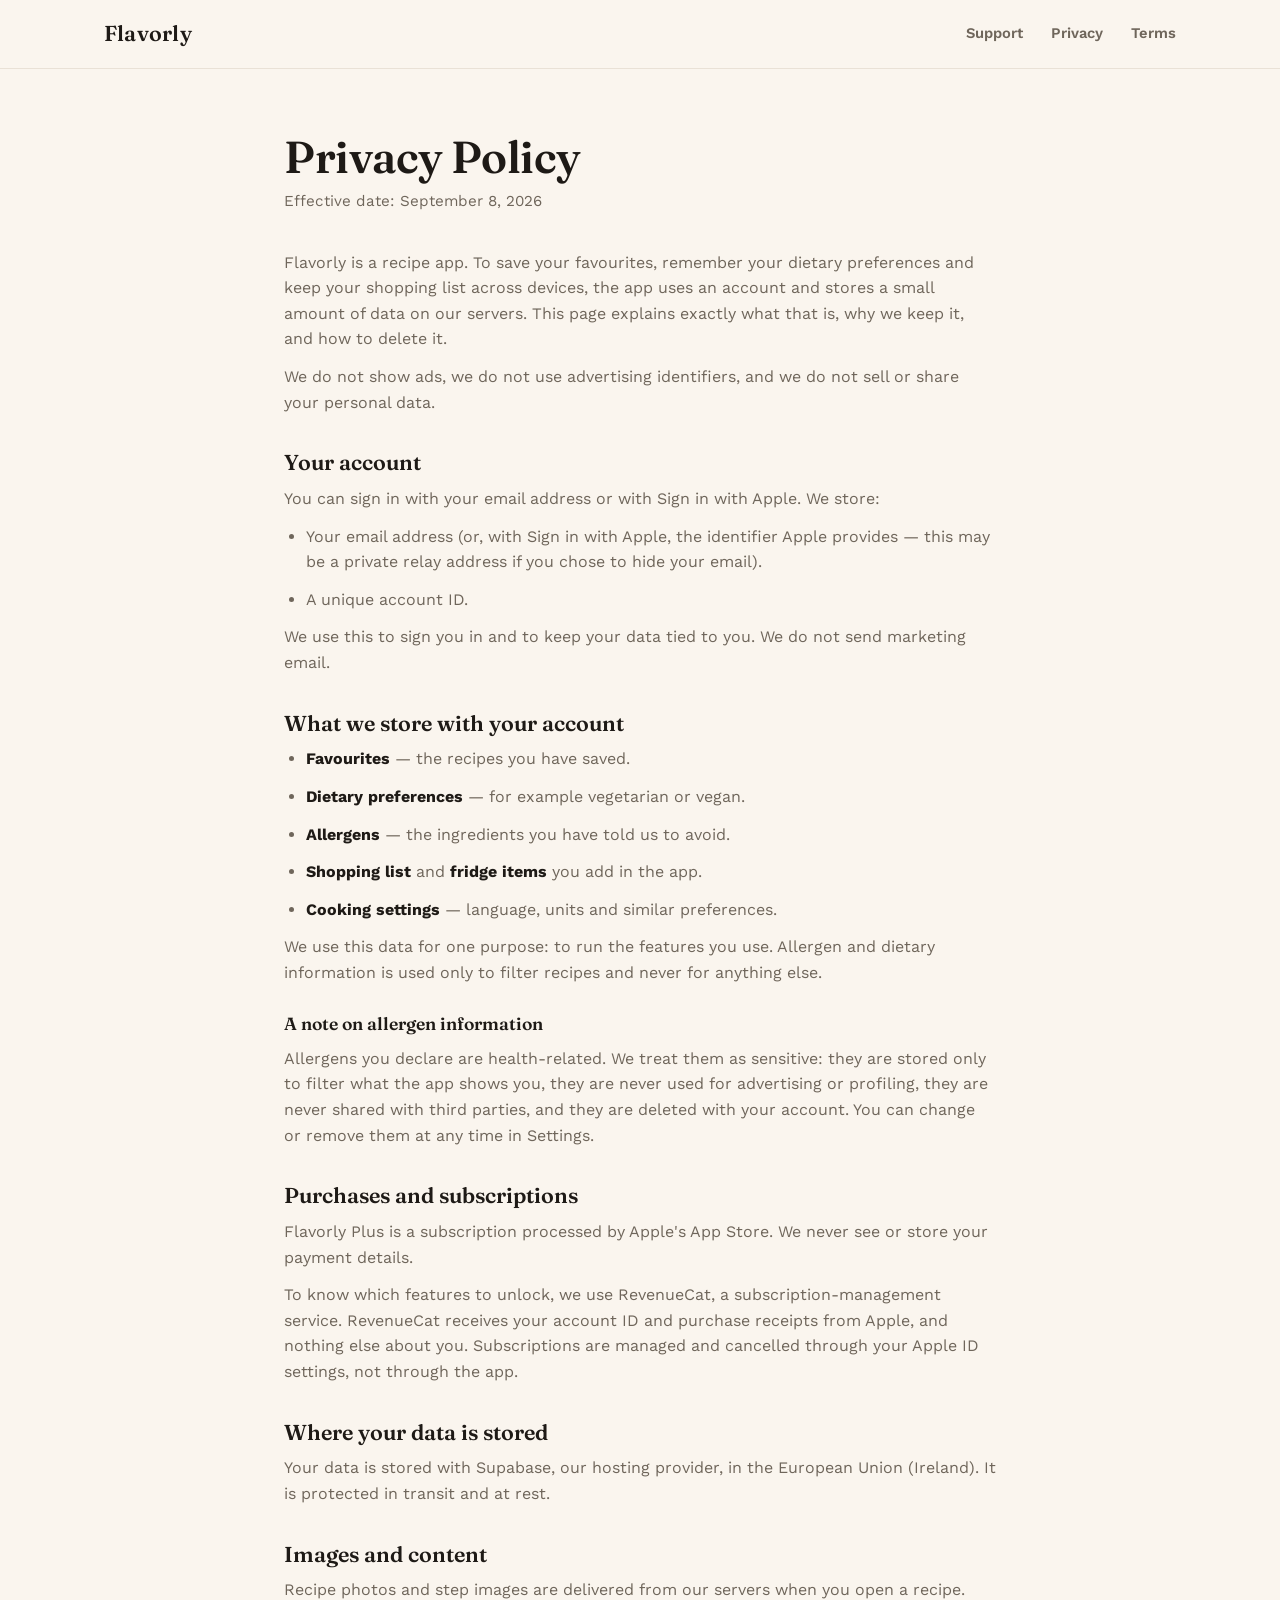
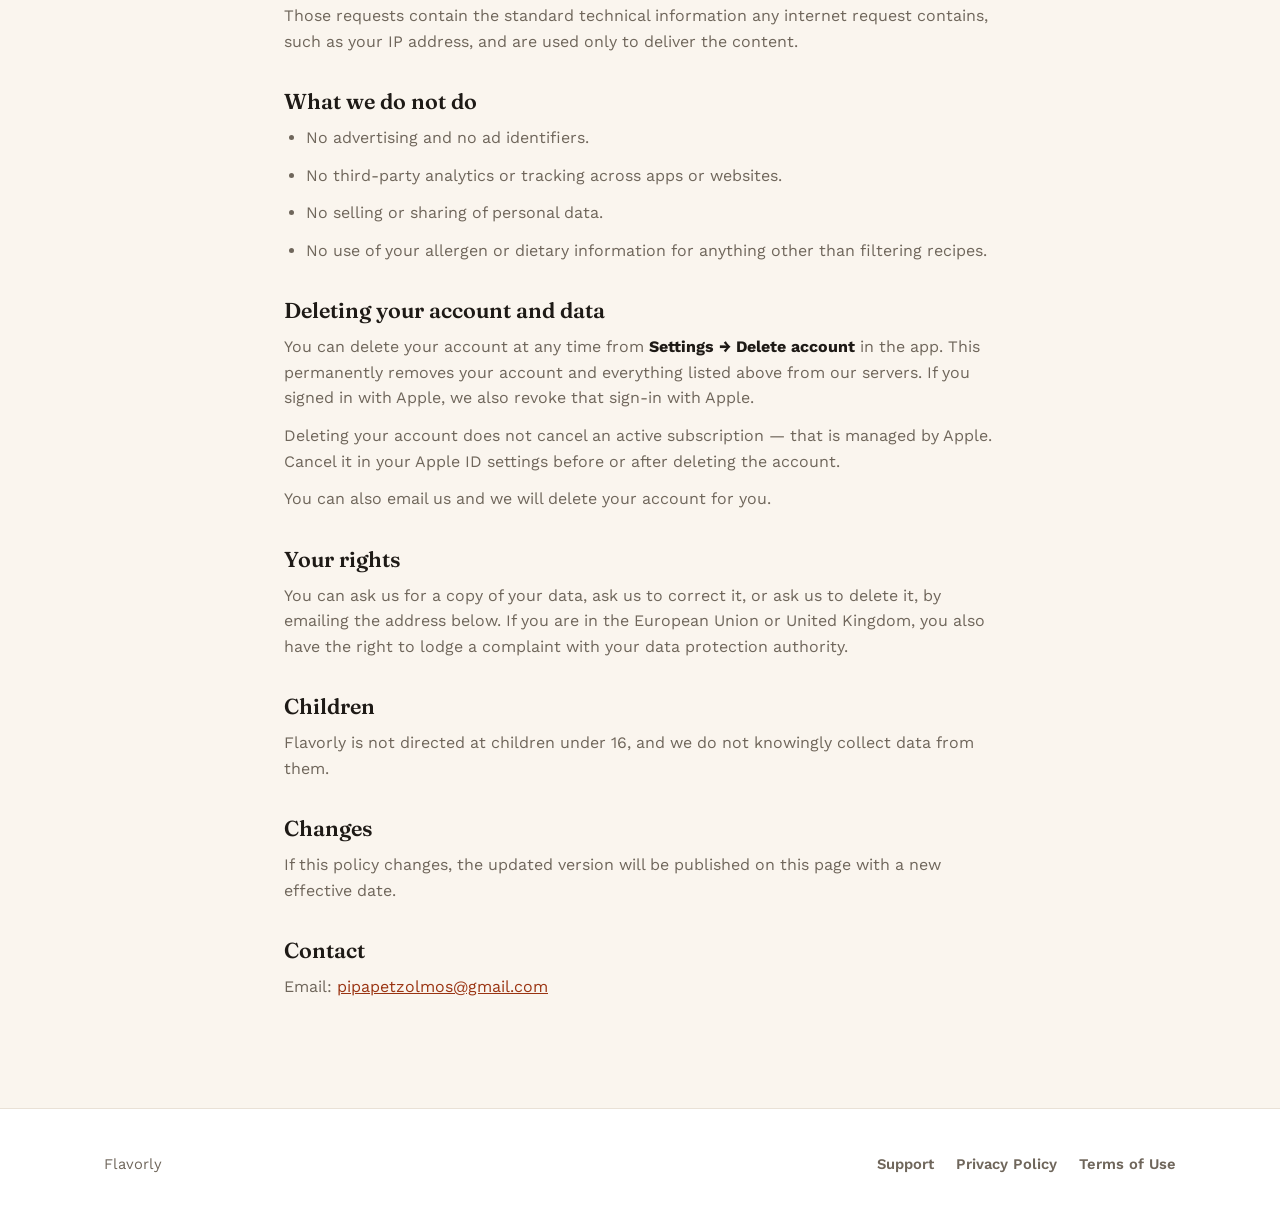
==== privacy.html @ 1690bf22 "Flavorly marketing site: landing, privacy, terms, support Co-Authored-By: Claude Fable 5 <noreply@an" ====
<!doctype html>
<html lang="en">
<head>
<meta charset="utf-8"><meta name="viewport" content="width=device-width,initial-scale=1">
<title>Privacy Policy - Flavorly</title>
<meta name="description" content="Flavorly privacy policy: no ads, no tracking, and your data is stored only to run the features you use.">
<link rel="preconnect" href="https://fonts.googleapis.com"><link rel="preconnect" href="https://fonts.gstatic.com" crossorigin>
<link href="https://fonts.googleapis.com/css2?family=Work+Sans:wght@400;600;700&family=Fraunces:wght@400;600&display=swap" rel="stylesheet">
<link rel="stylesheet" href="/styles.css">
<link rel="icon" type="image/svg+xml" href="/icon.svg">
</head>
<body>
<header><div class="wrap nav"><a class="brand" href="/"><span class="serif">Flavorly</span></a><nav class="nav-links"><a href="/support">Support</a><a href="/privacy">Privacy</a><a href="/terms">Terms</a></nav></div></header>
<main class="legal">
<h1 class="serif">Privacy Policy</h1>
<p class="date">Effective date: September 8, 2026</p>
<p>Flavorly is a recipe app. To save your favourites, remember your dietary preferences and keep your shopping list across devices, the app uses an account and stores a small amount of data on our servers. This page explains exactly what that is, why we keep it, and how to delete it.</p>
<p>We do not show ads, we do not use advertising identifiers, and we do not sell or share your personal data.</p>

<h2 class="serif">Your account</h2>
<p>You can sign in with your email address or with Sign in with Apple. We store:</p>
<ul>
<li>Your email address (or, with Sign in with Apple, the identifier Apple provides — this may be a private relay address if you chose to hide your email).</li>
<li>A unique account ID.</li>
</ul>
<p>We use this to sign you in and to keep your data tied to you. We do not send marketing email.</p>

<h2 class="serif">What we store with your account</h2>
<ul>
<li><strong>Favourites</strong> — the recipes you have saved.</li>
<li><strong>Dietary preferences</strong> — for example vegetarian or vegan.</li>
<li><strong>Allergens</strong> — the ingredients you have told us to avoid.</li>
<li><strong>Shopping list</strong> and <strong>fridge items</strong> you add in the app.</li>
<li><strong>Cooking settings</strong> — language, units and similar preferences.</li>
</ul>
<p>We use this data for one purpose: to run the features you use. Allergen and dietary information is used only to filter recipes and never for anything else.</p>

<h3 class="serif">A note on allergen information</h3>
<p>Allergens you declare are health-related. We treat them as sensitive: they are stored only to filter what the app shows you, they are never used for advertising or profiling, they are never shared with third parties, and they are deleted with your account. You can change or remove them at any time in Settings.</p>

<h2 class="serif">Purchases and subscriptions</h2>
<p>Flavorly Plus is a subscription processed by Apple's App Store. We never see or store your payment details.</p>
<p>To know which features to unlock, we use RevenueCat, a subscription-management service. RevenueCat receives your account ID and purchase receipts from Apple, and nothing else about you. Subscriptions are managed and cancelled through your Apple ID settings, not through the app.</p>

<h2 class="serif">Where your data is stored</h2>
<p>Your data is stored with Supabase, our hosting provider, in the European Union (Ireland). It is protected in transit and at rest.</p>

<h2 class="serif">Images and content</h2>
<p>Recipe photos and step images are delivered from our servers when you open a recipe. Those requests contain the standard technical information any internet request contains, such as your IP address, and are used only to deliver the content.</p>

<h2 class="serif">What we do not do</h2>
<ul>
<li>No advertising and no ad identifiers.</li>
<li>No third-party analytics or tracking across apps or websites.</li>
<li>No selling or sharing of personal data.</li>
<li>No use of your allergen or dietary information for anything other than filtering recipes.</li>
</ul>

<h2 class="serif">Deleting your account and data</h2>
<p>You can delete your account at any time from <strong>Settings &rarr; Delete account</strong> in the app. This permanently removes your account and everything listed above from our servers. If you signed in with Apple, we also revoke that sign-in with Apple.</p>
<p>Deleting your account does not cancel an active subscription — that is managed by Apple. Cancel it in your Apple ID settings before or after deleting the account.</p>
<p>You can also email us and we will delete your account for you.</p>

<h2 class="serif">Your rights</h2>
<p>You can ask us for a copy of your data, ask us to correct it, or ask us to delete it, by emailing the address below. If you are in the European Union or United Kingdom, you also have the right to lodge a complaint with your data protection authority.</p>

<h2 class="serif">Children</h2>
<p>Flavorly is not directed at children under 16, and we do not knowingly collect data from them.</p>

<h2 class="serif">Changes</h2>
<p>If this policy changes, the updated version will be published on this page with a new effective date.</p>

<h2 class="serif">Contact</h2>
<p>Email: <a href="mailto:pipapetzolmos@gmail.com">pipapetzolmos@gmail.com</a></p>
</main>
<footer><div class="wrap foot"><div>Flavorly</div><nav class="foot-links"><a href="/support">Support</a><a href="/privacy">Privacy Policy</a><a href="/terms">Terms of Use</a></nav></div></footer>
</body></html>
---- styles.css ----
:root{--cream:#FAF5EE;--surface:#FFFFFF;--ink:#1E1A16;--ink-soft:#6F665B;--ink-faint:#9A9086;--clay:#C2410C;--clay-deep:#9A3412;--clay-tint:#F8EDE6;--line:#E9E1D6;--maxw:1120px}
*{margin:0;padding:0;box-sizing:border-box}
html{scroll-behavior:smooth}
@media (prefers-reduced-motion:reduce){html{scroll-behavior:auto}}
body{background:var(--cream);color:var(--ink);font-family:'Work Sans',system-ui,sans-serif;line-height:1.6;-webkit-font-smoothing:antialiased}
.serif{font-family:'Fraunces',Georgia,serif}
a{color:inherit}
.wrap{max-width:var(--maxw);margin:0 auto;padding:0 24px}
header{position:sticky;top:0;z-index:20;background:rgba(250,245,238,.92);backdrop-filter:blur(8px);border-bottom:1px solid var(--line)}
.nav{display:flex;align-items:center;justify-content:space-between;height:68px}
.brand{display:flex;align-items:center;gap:10px;text-decoration:none}
.brand span{font-family:'Fraunces',serif;font-weight:600;font-size:1.35rem;letter-spacing:.01em}
.nav-links{display:flex;gap:28px;font-size:.92rem;font-weight:600}
.nav-links a{text-decoration:none;color:var(--ink-soft)}
.nav-links a:hover,.nav-links a:focus-visible{color:var(--ink)}
a:focus-visible{outline:2px solid var(--clay);outline-offset:3px;border-radius:4px}
.hero{padding:72px 0 88px}
.hero-grid{display:grid;grid-template-columns:1.15fr .85fr;gap:56px;align-items:center}
h1{font-family:'Fraunces',serif;font-weight:600;font-size:clamp(2.4rem,5.4vw,3.9rem);line-height:1.08;letter-spacing:-.01em}
.sub{margin-top:20px;font-size:1.13rem;color:var(--ink-soft);max-width:34rem}
.badge{display:inline-flex;align-items:center;gap:8px;margin-top:32px;padding:11px 20px;border:1px solid var(--line);border-radius:999px;font-weight:700;font-size:.95rem;background:var(--surface);color:var(--clay-deep)}
.hero-mark{display:flex;justify-content:center}
.hero-mark svg{width:min(320px,70vw);height:auto;filter:drop-shadow(0 24px 60px rgba(30,26,22,.18))}
.stats{border-top:1px solid var(--line);border-bottom:1px solid var(--line);background:var(--surface)}
.stats-row{display:grid;grid-template-columns:repeat(4,1fr);gap:16px;padding:34px 0;text-align:center}
.stat b{display:block;font-family:'Fraunces',serif;font-weight:600;font-size:1.9rem;line-height:1.1;color:var(--clay-deep)}
.stat small{color:var(--ink-soft);font-size:.85rem;font-weight:600}
section.block{padding:88px 0}
h2{font-family:'Fraunces',serif;font-weight:600;font-size:clamp(1.7rem,3.4vw,2.4rem);line-height:1.15;max-width:26ch}
.lede{margin-top:14px;color:var(--ink-soft);max-width:56ch}
.bento{margin-top:44px;display:grid;grid-template-columns:repeat(6,1fr);gap:18px}
.cell{border-radius:18px;padding:28px;background:var(--surface);border:1px solid var(--line)}
.cell h3{font-family:'Fraunces',serif;font-weight:600;font-size:1.25rem;margin-bottom:8px}
.cell p{color:var(--ink-soft);font-size:.97rem}
.cell.big{grid-column:span 4;background:linear-gradient(135deg,#FFFFFF,var(--clay-tint))}
.cell.clay{grid-column:span 2;background:var(--clay);border-color:var(--clay)}
.cell.clay h3{color:#FFF7F0}.cell.clay p{color:rgba(255,247,240,.88)}
.cell.tint{grid-column:span 2;background:var(--clay-tint);border-color:#F0DFD2}
.cell.mid{grid-column:span 2}
.steps{margin-top:44px;display:grid;grid-template-columns:repeat(3,1fr);gap:18px}
.step{border-top:2px solid var(--clay);padding-top:20px}
.step h3{font-family:'Fraunces',serif;font-weight:600;font-size:1.2rem;margin-bottom:8px}
.step p{color:var(--ink-soft);font-size:.97rem}
footer{border-top:1px solid var(--line);background:var(--surface);padding:44px 0;font-size:.92rem;color:var(--ink-soft)}
.foot{display:flex;flex-wrap:wrap;gap:18px;justify-content:space-between;align-items:center}
.foot-links{display:flex;gap:22px;font-weight:600}
.foot-links a{text-decoration:none}
.foot-links a:hover{color:var(--ink)}
.legal{max-width:760px;margin:0 auto;padding:64px 24px 96px}
.legal h1{font-size:clamp(2rem,4.5vw,2.8rem);margin-bottom:8px}
.legal .date{color:var(--ink-soft);margin-bottom:36px;font-size:.95rem}
.legal h2{font-size:1.35rem;margin:36px 0 10px;max-width:none}
.legal h3{font-family:'Fraunces',serif;font-weight:600;font-size:1.1rem;margin:24px 0 8px}
.legal p,.legal li{color:var(--ink-soft);margin-bottom:12px}
.legal ul{padding-left:22px;margin-bottom:12px}
.legal a{color:var(--clay-deep)}
.legal strong{color:var(--ink)}
.faq{border:1px solid var(--line);border-radius:14px;padding:22px 24px;margin-bottom:16px;background:var(--surface)}
.faq h3{font-family:'Fraunces',serif;font-weight:600;font-size:1.1rem;margin:0 0 8px}
.faq p{margin-bottom:0}
@media(max-width:860px){.hero-grid{grid-template-columns:1fr;gap:40px}.hero-mark{order:-1}.hero-mark svg{width:200px}.stats-row{grid-template-columns:repeat(2,1fr)}.bento{grid-template-columns:1fr}.cell.big,.cell.clay,.cell.tint,.cell.mid{grid-column:span 1}.steps{grid-template-columns:1fr}.nav-links{gap:16px;font-size:.85rem}}
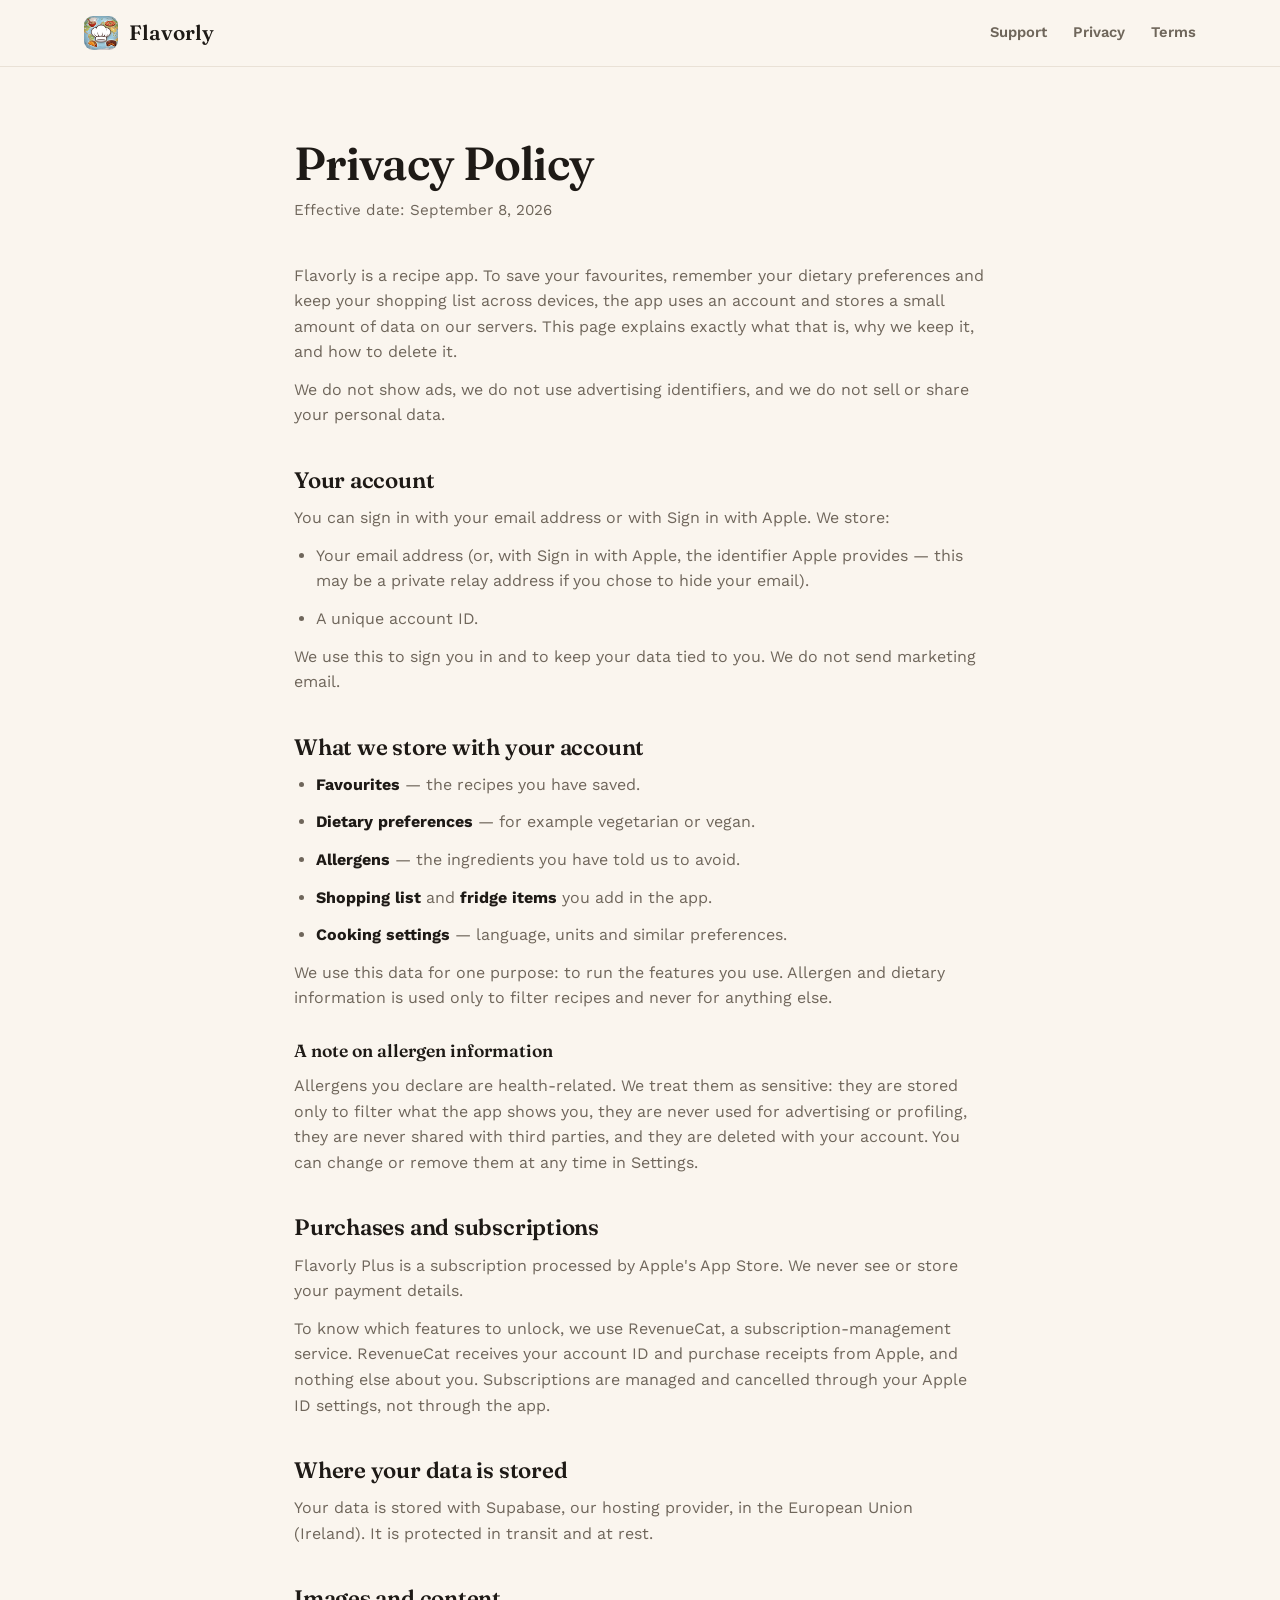
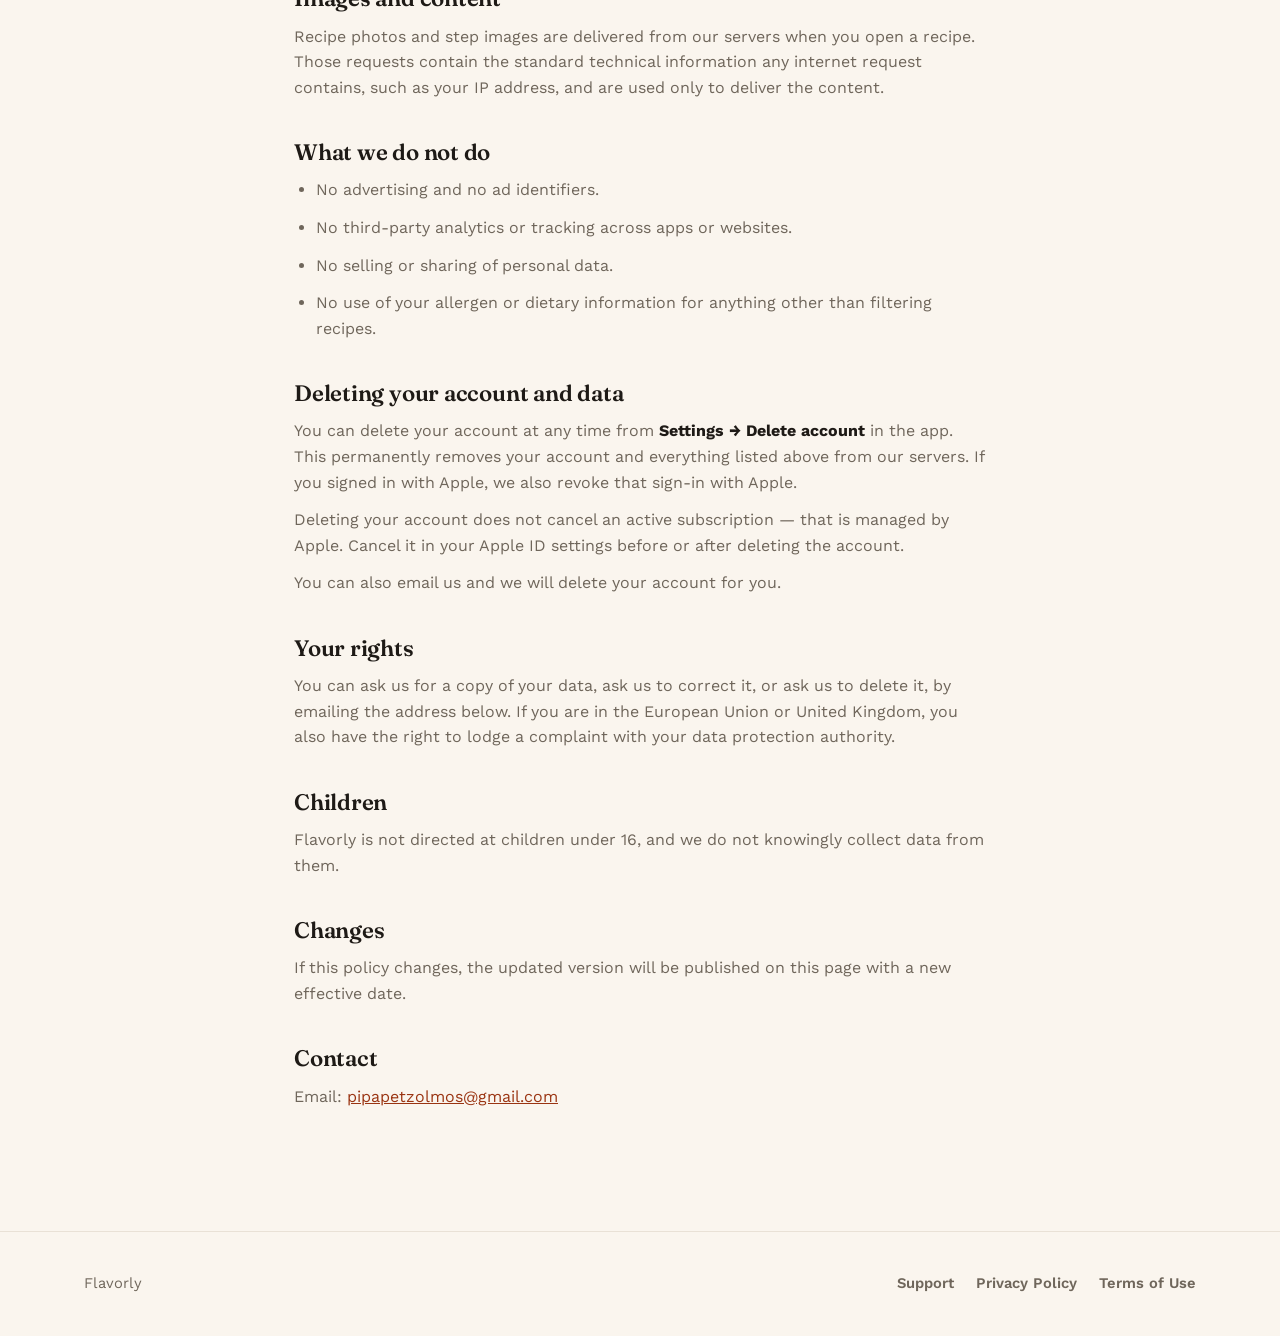
==== commit ce196ada: "Redesign with real brand art and taste-skill pass Replace the invented pot icon with the app's actua" ====
--- a/privacy.html
+++ b/privacy.html
@@ -7,10 +7,11 @@
 <link rel="preconnect" href="https://fonts.googleapis.com"><link rel="preconnect" href="https://fonts.gstatic.com" crossorigin>
 <link href="https://fonts.googleapis.com/css2?family=Work+Sans:wght@400;600;700&family=Fraunces:wght@400;600&display=swap" rel="stylesheet">
 <link rel="stylesheet" href="/styles.css">
-<link rel="icon" type="image/svg+xml" href="/icon.svg">
+<link rel="icon" type="image/png" href="/assets/favicon.png">
+<link rel="apple-touch-icon" href="/assets/apple-touch-icon.png">
 </head>
 <body>
-<header><div class="wrap nav"><a class="brand" href="/"><span class="serif">Flavorly</span></a><nav class="nav-links"><a href="/support">Support</a><a href="/privacy">Privacy</a><a href="/terms">Terms</a></nav></div></header>
+<header><div class="wrap nav"><a class="brand" href="/"><img src="/assets/favicon.png" alt="" width="34" height="34"><span>Flavorly</span></a><nav class="nav-links"><a href="/support">Support</a><a href="/privacy">Privacy</a><a href="/terms">Terms</a></nav></div></header>
 <main class="legal">
 <h1 class="serif">Privacy Policy</h1>
 <p class="date">Effective date: September 8, 2026</p>
--- a/styles.css
+++ b/styles.css
@@ -1,61 +1,132 @@
-:root{--cream:#FAF5EE;--surface:#FFFFFF;--ink:#1E1A16;--ink-soft:#6F665B;--ink-faint:#9A9086;--clay:#C2410C;--clay-deep:#9A3412;--clay-tint:#F8EDE6;--line:#E9E1D6;--maxw:1120px}
+/* Flavorly site. Brand tokens from the app's design system (cream/clay, Fraunces + Work Sans).
+   Radius rule: cards 16-20px, interactive pills full-radius. One accent: clay. Light theme, locked (the app is light-only by design). */
+:root{
+  --cream:#FAF5EE;--surface:#FFFFFF;--ink:#1E1A16;--ink-soft:#6F665B;--ink-faint:#9A9086;
+  --clay:#C2410C;--clay-deep:#9A3412;--clay-tint:#F8EDE6;--line:#E9E1D6;
+  --on-clay:#FFF7F0;--maxw:1160px;
+  --ease:cubic-bezier(.16,1,.3,1);
+}
 *{margin:0;padding:0;box-sizing:border-box}
 html{scroll-behavior:smooth}
-@media (prefers-reduced-motion:reduce){html{scroll-behavior:auto}}
 body{background:var(--cream);color:var(--ink);font-family:'Work Sans',system-ui,sans-serif;line-height:1.6;-webkit-font-smoothing:antialiased}
-.serif{font-family:'Fraunces',Georgia,serif}
+.serif{font-family:'Fraunces',Georgia,serif;font-weight:600}
 a{color:inherit}
+img{max-width:100%;height:auto;display:block}
 .wrap{max-width:var(--maxw);margin:0 auto;padding:0 24px}
-header{position:sticky;top:0;z-index:20;background:rgba(250,245,238,.92);backdrop-filter:blur(8px);border-bottom:1px solid var(--line)}
-.nav{display:flex;align-items:center;justify-content:space-between;height:68px}
-.brand{display:flex;align-items:center;gap:10px;text-decoration:none}
-.brand span{font-family:'Fraunces',serif;font-weight:600;font-size:1.35rem;letter-spacing:.01em}
-.nav-links{display:flex;gap:28px;font-size:.92rem;font-weight:600}
-.nav-links a{text-decoration:none;color:var(--ink-soft)}
-.nav-links a:hover,.nav-links a:focus-visible{color:var(--ink)}
-a:focus-visible{outline:2px solid var(--clay);outline-offset:3px;border-radius:4px}
-.hero{padding:72px 0 88px}
-.hero-grid{display:grid;grid-template-columns:1.15fr .85fr;gap:56px;align-items:center}
-h1{font-family:'Fraunces',serif;font-weight:600;font-size:clamp(2.4rem,5.4vw,3.9rem);line-height:1.08;letter-spacing:-.01em}
-.sub{margin-top:20px;font-size:1.13rem;color:var(--ink-soft);max-width:34rem}
-.badge{display:inline-flex;align-items:center;gap:8px;margin-top:32px;padding:11px 20px;border:1px solid var(--line);border-radius:999px;font-weight:700;font-size:.95rem;background:var(--surface);color:var(--clay-deep)}
-.hero-mark{display:flex;justify-content:center}
-.hero-mark svg{width:min(320px,70vw);height:auto;filter:drop-shadow(0 24px 60px rgba(30,26,22,.18))}
-.stats{border-top:1px solid var(--line);border-bottom:1px solid var(--line);background:var(--surface)}
-.stats-row{display:grid;grid-template-columns:repeat(4,1fr);gap:16px;padding:34px 0;text-align:center}
-.stat b{display:block;font-family:'Fraunces',serif;font-weight:600;font-size:1.9rem;line-height:1.1;color:var(--clay-deep)}
-.stat small{color:var(--ink-soft);font-size:.85rem;font-weight:600}
-section.block{padding:88px 0}
-h2{font-family:'Fraunces',serif;font-weight:600;font-size:clamp(1.7rem,3.4vw,2.4rem);line-height:1.15;max-width:26ch}
-.lede{margin-top:14px;color:var(--ink-soft);max-width:56ch}
-.bento{margin-top:44px;display:grid;grid-template-columns:repeat(6,1fr);gap:18px}
-.cell{border-radius:18px;padding:28px;background:var(--surface);border:1px solid var(--line)}
-.cell h3{font-family:'Fraunces',serif;font-weight:600;font-size:1.25rem;margin-bottom:8px}
-.cell p{color:var(--ink-soft);font-size:.97rem}
-.cell.big{grid-column:span 4;background:linear-gradient(135deg,#FFFFFF,var(--clay-tint))}
+a:focus-visible,button:focus-visible{outline:2px solid var(--clay);outline-offset:3px;border-radius:6px}
+
+/* ---------- nav ---------- */
+header{position:sticky;top:0;z-index:20;background:rgba(250,245,238,.9);backdrop-filter:blur(10px);border-bottom:1px solid var(--line)}
+.nav{display:flex;align-items:center;justify-content:space-between;height:66px}
+.brand{display:flex;align-items:center;gap:11px;text-decoration:none}
+.brand img{width:34px;height:34px;border-radius:9px}
+.brand span{font-family:'Fraunces',serif;font-weight:600;font-size:1.3rem}
+.nav-links{display:flex;gap:26px;font-size:.92rem;font-weight:600}
+.nav-links a{text-decoration:none;color:var(--ink-soft);transition:color .2s var(--ease)}
+.nav-links a:hover{color:var(--clay-deep)}
+
+/* ---------- hero ---------- */
+.hero{padding:64px 0 84px;overflow:hidden}
+.hero-grid{display:grid;grid-template-columns:1.05fr .95fr;gap:64px;align-items:center}
+h1{font-family:'Fraunces',serif;font-weight:600;font-size:clamp(2.3rem,4.6vw,3.5rem);line-height:1.06;letter-spacing:-.02em;max-width:15ch}
+h1 em{font-style:italic;font-weight:400;color:var(--clay-deep);line-height:1.1;display:inline-block;padding-bottom:.06em}
+.sub{margin-top:22px;font-size:1.15rem;color:var(--ink-soft);max-width:30rem}
+.badge{display:inline-flex;align-items:center;gap:10px;margin-top:34px;padding:13px 24px;border-radius:999px;font-weight:700;font-size:.98rem;background:var(--clay);color:var(--on-clay);box-shadow:0 10px 26px rgba(194,65,12,.28)}
+.badge svg{flex:none}
+.hero-art{position:relative;display:flex;justify-content:center}
+.hero-art::before{content:"";position:absolute;inset:8% -4% -6% 10%;background:var(--clay-tint);border-radius:44% 56% 52% 48%/54% 46% 54% 46%;z-index:0}
+.hero-art img{position:relative;z-index:1;width:min(420px,78vw);border-radius:28px;transform:rotate(-2.5deg);box-shadow:0 30px 70px rgba(154,52,18,.28),0 4px 14px rgba(30,26,22,.12);border:6px solid var(--surface)}
+
+/* ---------- clay stats band ---------- */
+.stats{background:var(--clay);color:var(--on-clay)}
+.stats-row{display:grid;grid-template-columns:repeat(4,1fr);gap:20px;padding:44px 0;text-align:left}
+.stat{border-left:1px solid rgba(255,247,240,.3);padding-left:20px}
+.stat b{display:block;font-family:'Fraunces',serif;font-weight:600;font-size:2.3rem;line-height:1.05}
+.stat small{font-size:.9rem;font-weight:500;opacity:.85}
+
+/* ---------- sections ---------- */
+section.block{padding:96px 0}
+h2{font-family:'Fraunces',serif;font-weight:600;font-size:clamp(1.8rem,3.6vw,2.6rem);line-height:1.12;letter-spacing:-.01em;max-width:24ch}
+.lede{margin-top:16px;color:var(--ink-soft);max-width:52ch;font-size:1.06rem}
+
+/* bento */
+.bento{margin-top:48px;display:grid;grid-template-columns:repeat(6,1fr);gap:18px}
+.cell{border-radius:20px;padding:30px;background:var(--surface);border:1px solid var(--line);transition:transform .35s var(--ease),box-shadow .35s var(--ease)}
+.cell:hover{transform:translateY(-4px);box-shadow:0 18px 40px rgba(154,52,18,.12)}
+.cell h3{font-family:'Fraunces',serif;font-weight:600;font-size:1.3rem;margin-bottom:9px}
+.cell p{color:var(--ink-soft);font-size:.98rem}
+.cell.big{grid-column:span 4;display:grid;grid-template-columns:1.4fr .9fr;gap:24px;align-items:center;background:linear-gradient(120deg,var(--surface) 30%,var(--clay-tint));overflow:hidden}
+.cell.big img{width:100%;max-width:230px;justify-self:center;border-radius:18px;transform:rotate(3deg);box-shadow:0 14px 30px rgba(154,52,18,.22)}
 .cell.clay{grid-column:span 2;background:var(--clay);border-color:var(--clay)}
-.cell.clay h3{color:#FFF7F0}.cell.clay p{color:rgba(255,247,240,.88)}
+.cell.clay h3{color:var(--on-clay)}
+.cell.clay p{color:rgba(255,247,240,.9)}
 .cell.tint{grid-column:span 2;background:var(--clay-tint);border-color:#F0DFD2}
 .cell.mid{grid-column:span 2}
-.steps{margin-top:44px;display:grid;grid-template-columns:repeat(3,1fr);gap:18px}
-.step{border-top:2px solid var(--clay);padding-top:20px}
-.step h3{font-family:'Fraunces',serif;font-weight:600;font-size:1.2rem;margin-bottom:8px}
-.step p{color:var(--ink-soft);font-size:.97rem}
-footer{border-top:1px solid var(--line);background:var(--surface);padding:44px 0;font-size:.92rem;color:var(--ink-soft)}
+
+/* how it works: heading column + stacked rows */
+.how{display:grid;grid-template-columns:.8fr 1.2fr;gap:64px;align-items:start}
+.how-sticky{position:sticky;top:110px}
+.how-list{display:flex;flex-direction:column}
+.how-item{display:grid;grid-template-columns:auto 1fr;gap:24px;padding:30px 0;border-top:1px solid var(--line)}
+.how-item:last-child{border-bottom:1px solid var(--line)}
+.how-item h3{font-family:'Fraunces',serif;font-weight:600;font-size:1.35rem;margin-bottom:8px}
+.how-item p{color:var(--ink-soft);max-width:44ch}
+
+/* closing band */
+.closer{background:var(--surface);border-top:1px solid var(--line)}
+.closer-inner{display:flex;flex-wrap:wrap;align-items:center;justify-content:space-between;gap:28px;padding:72px 0}
+.closer h2{max-width:20ch}
+.closer p{margin-top:10px;color:var(--ink-soft);max-width:40ch}
+
+/* ---------- footer ---------- */
+footer{border-top:1px solid var(--line);background:var(--cream);padding:40px 0;font-size:.92rem;color:var(--ink-soft)}
 .foot{display:flex;flex-wrap:wrap;gap:18px;justify-content:space-between;align-items:center}
 .foot-links{display:flex;gap:22px;font-weight:600}
 .foot-links a{text-decoration:none}
-.foot-links a:hover{color:var(--ink)}
-.legal{max-width:760px;margin:0 auto;padding:64px 24px 96px}
-.legal h1{font-size:clamp(2rem,4.5vw,2.8rem);margin-bottom:8px}
-.legal .date{color:var(--ink-soft);margin-bottom:36px;font-size:.95rem}
-.legal h2{font-size:1.35rem;margin:36px 0 10px;max-width:none}
-.legal h3{font-family:'Fraunces',serif;font-weight:600;font-size:1.1rem;margin:24px 0 8px}
+.foot-links a:hover{color:var(--clay-deep)}
+
+/* ---------- legal / support pages ---------- */
+.legal{max-width:740px;margin:0 auto;padding:72px 24px 110px}
+.legal h1{font-size:clamp(2.1rem,4.5vw,2.9rem);letter-spacing:-.015em;margin-bottom:10px}
+.legal .date{color:var(--ink-soft);margin-bottom:40px;font-size:.95rem}
+.legal h2{font-size:1.4rem;margin:40px 0 12px;max-width:none}
+.legal h3{font-family:'Fraunces',serif;font-weight:600;font-size:1.1rem;margin:26px 0 8px}
 .legal p,.legal li{color:var(--ink-soft);margin-bottom:12px}
 .legal ul{padding-left:22px;margin-bottom:12px}
 .legal a{color:var(--clay-deep)}
 .legal strong{color:var(--ink)}
-.faq{border:1px solid var(--line);border-radius:14px;padding:22px 24px;margin-bottom:16px;background:var(--surface)}
-.faq h3{font-family:'Fraunces',serif;font-weight:600;font-size:1.1rem;margin:0 0 8px}
+.faq{border:1px solid var(--line);border-radius:16px;padding:24px 26px;margin-bottom:16px;background:var(--surface);transition:transform .3s var(--ease),box-shadow .3s var(--ease)}
+.faq:hover{transform:translateY(-2px);box-shadow:0 12px 28px rgba(154,52,18,.1)}
+.faq h3{font-family:'Fraunces',serif;font-weight:600;font-size:1.12rem;margin:0 0 8px}
 .faq p{margin-bottom:0}
-@media(max-width:860px){.hero-grid{grid-template-columns:1fr;gap:40px}.hero-mark{order:-1}.hero-mark svg{width:200px}.stats-row{grid-template-columns:repeat(2,1fr)}.bento{grid-template-columns:1fr}.cell.big,.cell.clay,.cell.tint,.cell.mid{grid-column:span 1}.steps{grid-template-columns:1fr}.nav-links{gap:16px;font-size:.85rem}}
+
+/* ---------- motion (reduced-motion safe) ---------- */
+@media (prefers-reduced-motion:no-preference){
+  [data-rise]{animation:rise .8s var(--ease) both}
+  [data-rise="2"]{animation-delay:.09s}
+  [data-rise="3"]{animation-delay:.18s}
+  [data-rise="art"]{animation:riseArt 1s var(--ease) both;animation-delay:.12s}
+  @keyframes rise{from{opacity:0;transform:translateY(22px)}to{opacity:1;transform:none}}
+  @keyframes riseArt{from{opacity:0;transform:rotate(-2.5deg) translateY(26px) scale(.97)}to{opacity:1;transform:rotate(-2.5deg)}}
+}
+@media (prefers-reduced-motion:reduce){
+  html{scroll-behavior:auto}
+  .cell:hover,.faq:hover{transform:none}
+}
+
+/* ---------- mobile ---------- */
+@media (max-width:900px){
+  .hero{padding:40px 0 64px}
+  .hero-grid{grid-template-columns:1fr;gap:44px}
+  .hero-art{order:-1}
+  .hero-art img{width:min(280px,70vw)}
+  .stats-row{grid-template-columns:repeat(2,1fr);gap:28px 20px}
+  .bento{grid-template-columns:1fr}
+  .cell.big,.cell.clay,.cell.tint,.cell.mid{grid-column:span 1}
+  .cell.big{grid-template-columns:1fr}
+  .cell.big img{max-width:200px}
+  .how{grid-template-columns:1fr;gap:28px}
+  .how-sticky{position:static}
+  .nav-links{gap:16px;font-size:.85rem}
+  section.block{padding:72px 0}
+}
